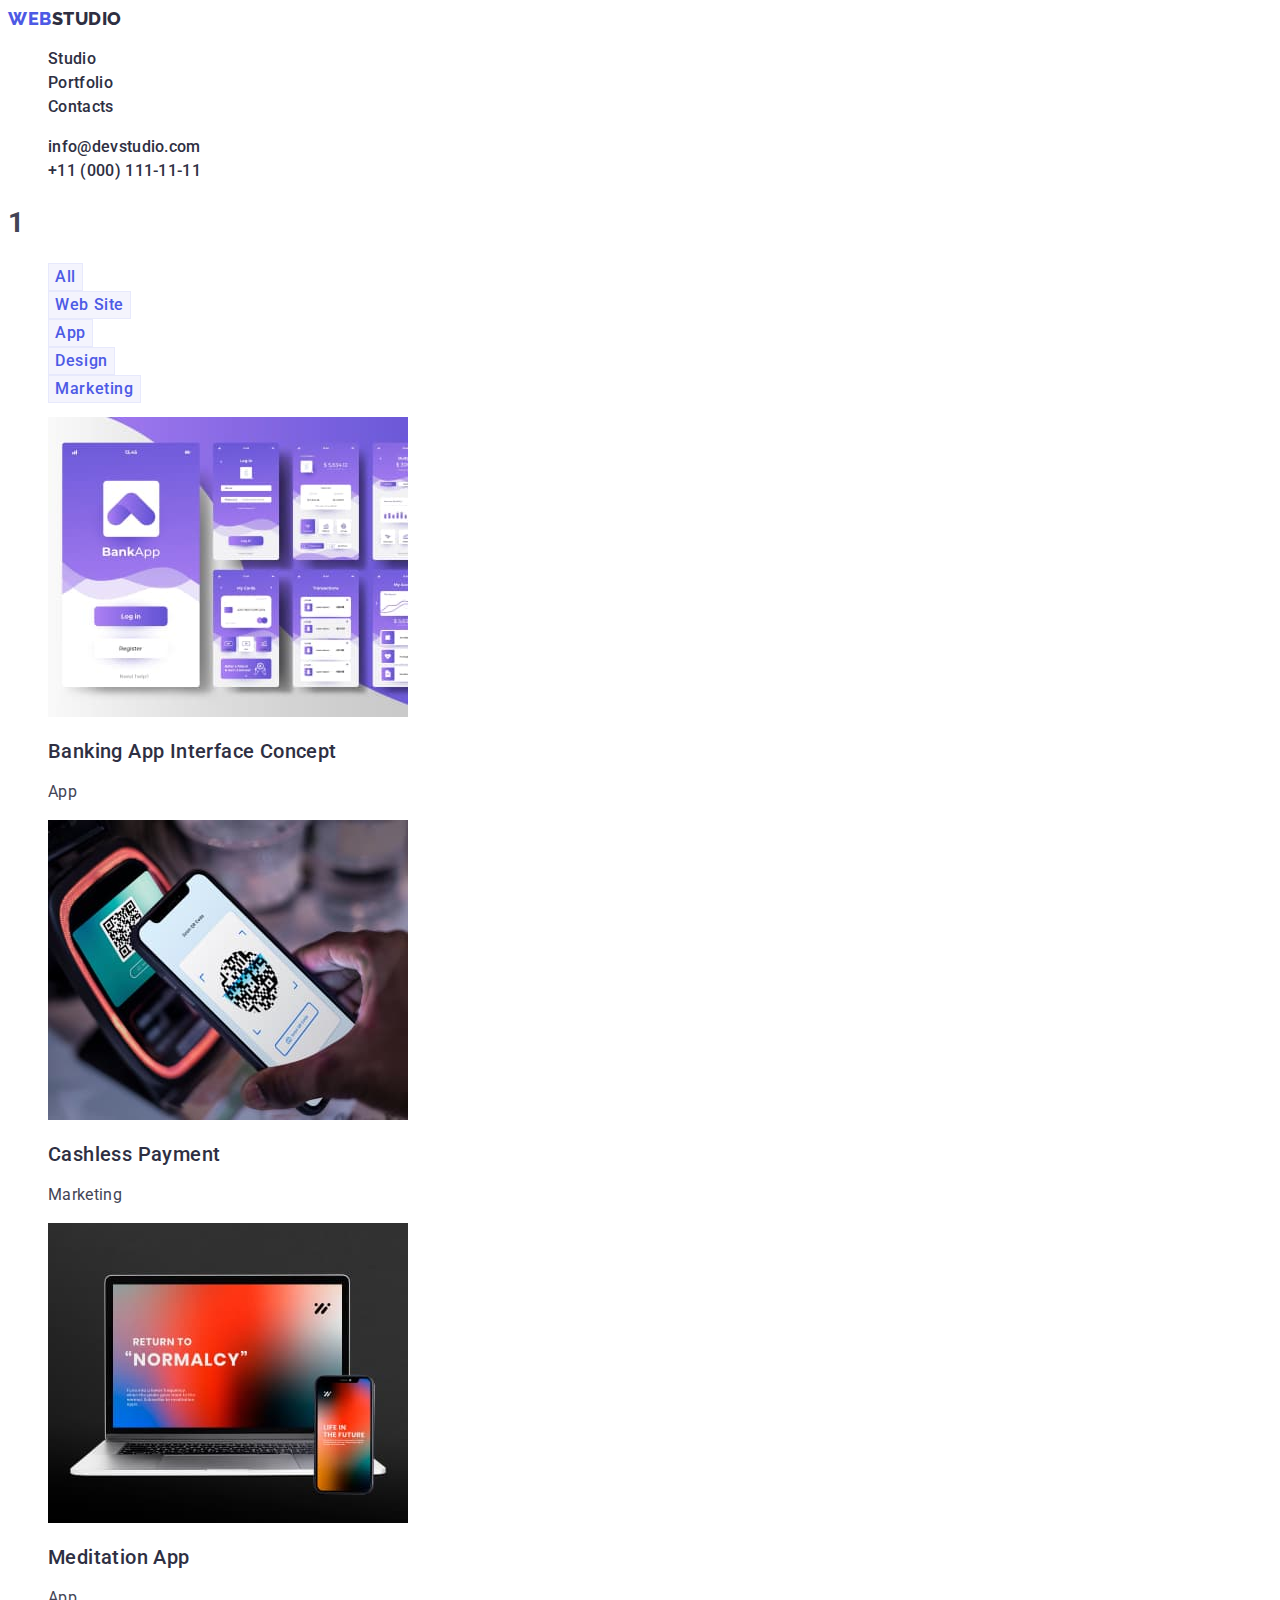
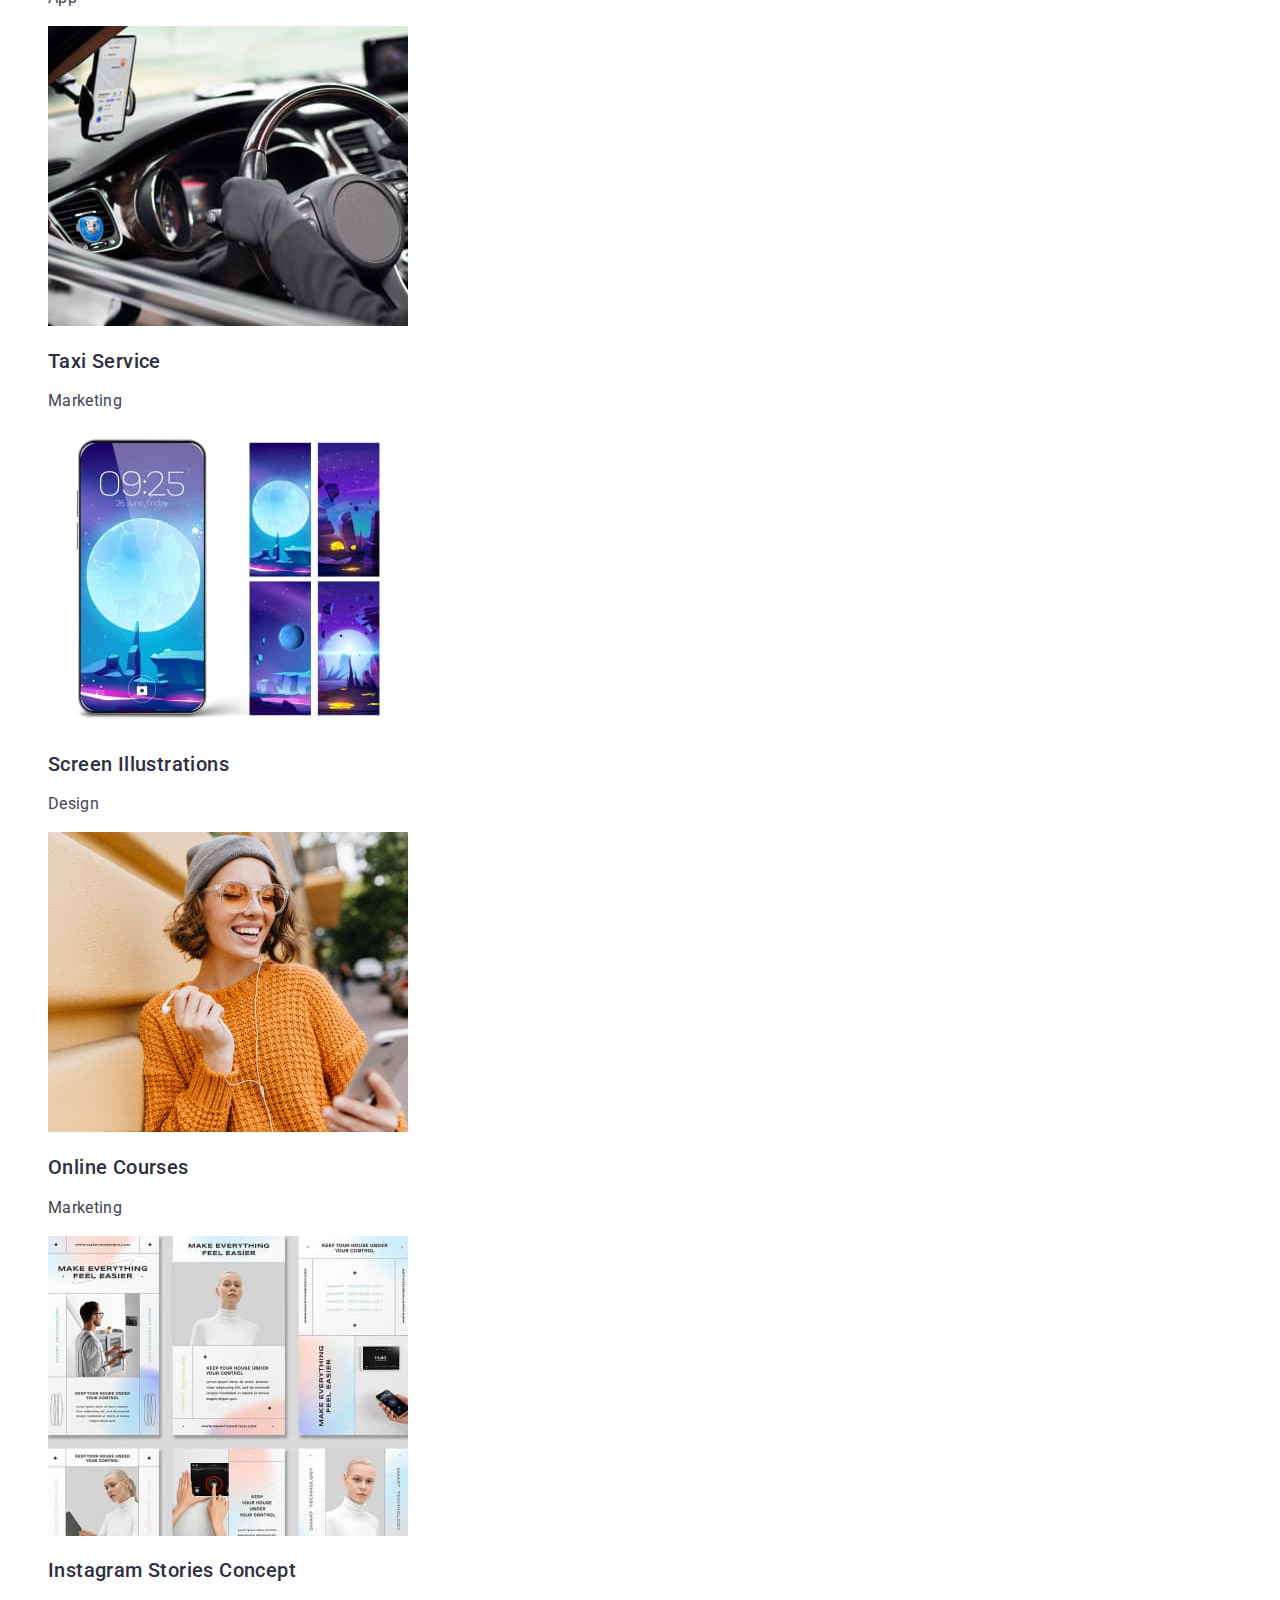
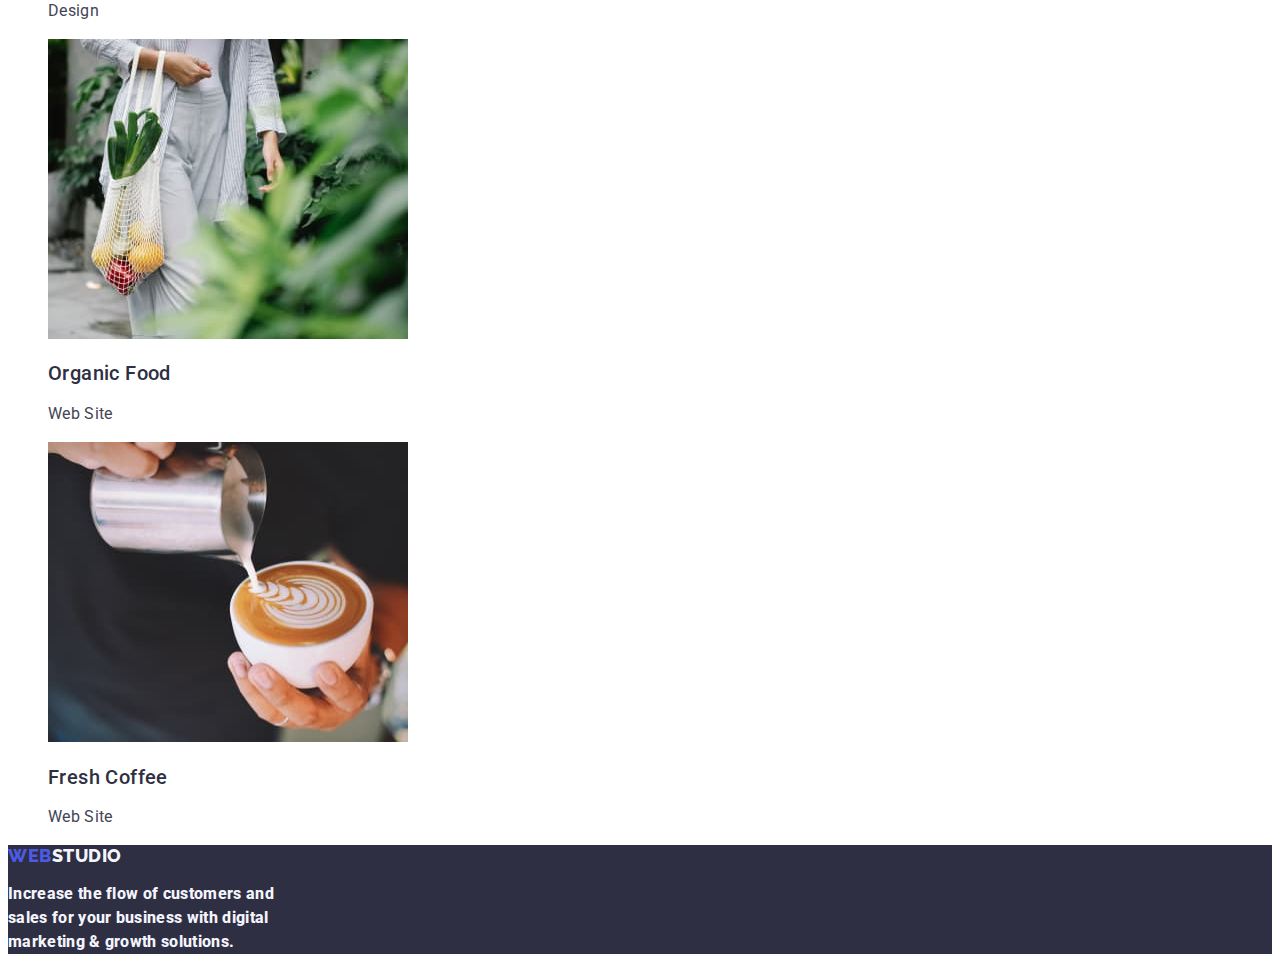
==== portfolio.html @ df2768f8 "commit" ====
<!DOCTYPE html>
<html lang="en">
<head>
    <meta charset="UTF-8">
    <meta http-equiv="X-UA-Compatible" content="IE=edge">
    <meta name="viewport" content="width=device-width, initial-scale=1.0">
   <link rel="stylesheet" href="./css/styles.css"/>
    
   <link rel="preconnect" href="https://fonts.googleapis.com"/>
   <link rel="preconnect" href="https://fonts.gstatic.com" crossorigin/>
   <link href="https://fonts.googleapis.com/css2?family=Roboto:ital,wght@0,400;0,500;1,700&display=swap" rel="stylesheet">
   <link href="https://fonts.googleapis.com/css2?family=Raleway:wght@400;500&family=Roboto:ital,wght@0,400;0,500;1,700&display=swap" rel="stylesheet"/>
   

    
    <title>Portfolio</title>
</head>
<body>
    <header>
        
        <nav class="link">

            <a href="index.html" class="log">Web<span class="stud">Studio</span></a>

<ul class="menu">
   <li><a href="./index.html">Studio</a></li>
   <li><a href="./portfolio.html">Portfolio</a></li>
   <li><a href="">Contacts</a></li>
</ul>
</nav>

<address class="address">

<ul class="list">
   <li class="link"><a href="mailto:info@devstudio.com">info@devstudio.com</a></li>
   <li class="link"><a href="tel:+110001111111">+11 (000) 111-11-11</a></li>
</ul>

</address>
       
    </header> 

<main>

    <section>

    <h1>1</h1>
    

<ul class="list">
    <li><button type="button" class="but">All</button></li>
    <li><button type="button" class="but">Web Site</button></li>
    <li><button type="button" class="but">App</button></li>
    <li><button type="button" class="but">Design</button></li>
    <li><button type="button" class="but">Marketing</button></li>
</ul>




    <ul class="list">
        <li><a href="" class="link">
            <img src="./images/banking.jpg" alt="banking" width="360" />
            <h2 class="zag">Banking App Interface Concept</h2>
            <p class="par">App</p></a>
        </li>

        <li><a href="" class="link">
            <img src="./images/cashless.jpg" alt="cashless" width="360" />
            <h2 class="zag">Cashless Payment</h2>
            <p class="par">Marketing</p></a>
        </li>

        <li><a href="" class="link">
            <img src="./images/meditation.jpg" alt="meditation" width="360" />
            <h2 class="zag">Meditation App</h2>
            <p class="par">App</p></a>
        </li>
   
   
    
  

    <li><a href="" class="link">
        <img src="./images/taxi.jpg" alt="taxi" width="360" />
        <h2 class="zag">Taxi Service</h2>
        <p class="par">Marketing</p></a>
    </li>


    <li><a href="" class="link">
        <img src="./images/screen.jpg" alt="screen" width="360" />
        <h2 class="zag">Screen Illustrations</h2>
        <p class="par">Design</p></a>
    </li>

    <li><a href="" class="link">
        <img src="./images/online.jpg" alt="online" width="360" />
        <h2 class="zag">Online Courses</h2>
        <p class="par">Marketing</p></a>
    </li>


    <li><a href="" class="link">
        <img src="./images/instagram.jpg" alt="instagram" width="360" />
        <h2 class="zag">Instagram Stories Concept</h2>
        <p class="par">Design</p></a>
    </li>

    <li><a href="" class="link">
        <img src="./images/oraganic.jpg" alt="oraganic" width="360" />
        <h2 class="zag">Organic Food</h2>
        <p class="par">Web Site</p></a>
    </li>


    <li><a href="" class="link">
        <img src="./images/fresh.jpg" alt="fresh" width="360" />
        <h2 class="zag">Fresh Coffee</h2>
        <p class="par">Web Site</p></a>
    </li>
</ul>

</section>

</main>

<footer class="footer">
    
    <a href="index.html" class="log link">Web<span class="stud">Studio</span></a>
 
    <p class="footer-text">Increase the flow of customers and<br>
        sales for your business with digital<br>
        marketing & growth solutions.</p>
 
 
</footer>

</body>
</html>
---- css/styles.css ----
@font-face{
    font-family: "Roboto", "Ralewey" sans-serif;
    src: url("https://fonts.googleapis.com");
    src: url("https://fonts.gstatic.com");
    src: url("https://fonts.googleapis.com/css2?family=Roboto:ital,wght@0,400;0,500;1,700&display=swap");
    src: url("https://fonts.googleapis.com/css2?family=Raleway:wght@400;500&family=Roboto:ital,wght@0,400;0,500;1,700&display=swap");
}

body {
    font-family: "Roboto", sans-serif;
    background-color:var(--white,#FFFFFF);
    color: #434455;
    font-size: 14px;
    line-height: 1.5;
}

:root{
   --body--background-color:var(--white,#FFFFFF);
}


.menu .list{
    list-style: none;

}

header a {
    color: #2E2F42;
    text-decoration: none;
}


.log{
  font-family: "Raleway", sans-serif;
  font-weight: 800;
  font-size: 18px;
  line-height: 1.17;
  text-transform: uppercase;
  letter-spacing: 0.03em;
  color: var(--iris, #4D5AE5);
}


.link{
    text-decoration: none;
    list-style: none;
}


.effec{
    background: var(--navyblue, #2E2F42);
    text-align: center;
}

.sol{   
    font-size: 56px;
    font-family: "Roboto", sans-serif;
    line-height: 1.07;
    letter-spacing: 0.02em;
    color: var(--white, #FFF);

}


.order{
    background-color: #4D5AE5;
    font-family: "Roboto", sans-serif;
    font-weight: 500;
    font-size: 16px;
    line-height: 1.5;
    letter-spacing: 0.04em;
    color: #ffffff;
    cursor: pointer;
}

.effec button:hover{
    background: var(--ocean, #404BBF);
}

.effec button:focus{
    background: var(--ocean, #404BBF);
}

.feature{
    font-size: 20px;
    font-family: "Roboto", sans-serif;
    font-weight: 500;
    line-height: 1.2;
    letter-spacing: 0.02em;
    color: var(--navyblue, #2E2F42);
}

.parag{
    color: var(--slate, #434455);
    font-size: 16px;
    font-family: "Roboto", sans-serif;
    line-height: 1.5;
    letter-spacing: 0.02em; 
}

.monit{
    background: #FFF;
}

.namb{
    font-size: 36px;
    font-family: "Roboto", sans-serif;
    font-weight: 700;
    line-height: 1.11;
    letter-spacing: 0.02em;
    color: var(--navyblue, #2E2F42);
    text-align: center;
    text-transform: capitalize;
}

.star{
    font-size: 20px;
    font-family: "Roboto", sans-serif;
    font-weight: 500;
    line-height: 1.2;
    letter-spacing: 0.02em;
    color: var(--navyblue, #2E2F42);
}

.team{
    background-color: #F4F4FD;  
}

.teamour{
    background-color: #FFFFFF;
}

header ul{
    color: #2E2F42;
    font-weight: 500;
    font-size: 16px;
    letter-spacing: 0.02em;

}


ul{
    list-style-type: none;
}

.address{
    color: var(--slate, #434455);
    font-style: normal;
    list-style: none;
}

.address a:hover{
    color: #404bbf;
}

.address a:focus{
    color: #404bbf;
}


.zag{
    color:var(--navyblue, #2E2F42);
    font-weight: 500;
    font-size: 20px;
    line-height: 1.2;
    letter-spacing: 0.02em;
    background: var(--white, #FFF);
}


.footer .log{
    font-family: 'Raleway', sans-serif;
    font-weight: 800;
    font-size: 18px;
    line-height: 1.17;
    text-transform: uppercase;
    letter-spacing: 0.03em;
    color: var(--ocean,#4d5ae5);
    text-decoration: none;
}

.link{
    text-decoration: none;
}

.stud{
    color: var(--navyblue, #2E2F42);
}


.menu a:hover{
    color: #404BBF;
    text-decoration: underline;
}

.menu a:focus{
     color: #404bbf;
}


.menu a:active{
    color: #404BBF;
}


 ul>li button{
    background-color: var(--#E7E9FC);
    color: #4D5AE5;
    border: 1px solid #E7E9FC;
    font-weight: 700;
    list-style: none;
}

.but{
    font-family: "Roboto", sans-serif;
    font-weight: 500;
    font-size: 16px;
    line-height: 1.5;
    letter-spacing: 0.04em;
    color: var(--ocean,#4d5ae5);
    background-color: var(--cloud, #F4F4FD);
    cursor: pointer;
    list-style: none;

}

.list li button:active{
    background: #F4F4FD;
    color: #2E2F42;
    text-decoration: underline;
}

.list li button:hover{
    background: #404BBF;
    color: #FFFFFF;
    text-decoration: underline;
}

.list li button:focus{
    background-color: #404BBF;
    color: #FFFFFF;

}

.par{
    font-family: 'Roboto', sans-serif;
    font-size: 16px;
    line-height: 1.5;
    letter-spacing: 0.02em;
    color:var(--slate, #434455);
}

.link{
    text-decoration: none;
    list-style: none;
}

.footer{
    background: var(--navyblue, #2E2F42);
    font-family: 'Raleway', sans-serif;
    font-weight: 800;
    font-size: 18px;
    line-height: 1.17;
    letter-spacing: 0.03em;
    color: var(--cloud, #F4F4FD);
    text-decoration: none;
}

.footer .stud{
    color: var(--cloud, #F4F4FD);
    font-size: 18px;
    text-transform: uppercase;
    text-decoration: none;
}

.footer-text{
    font-size: 16px;
    font-family: "Roboto", sans-serif;
    line-height: 1.5;
    letter-spacing: 0.02em;
    color: var(--cloud, #F4F4FD);
}
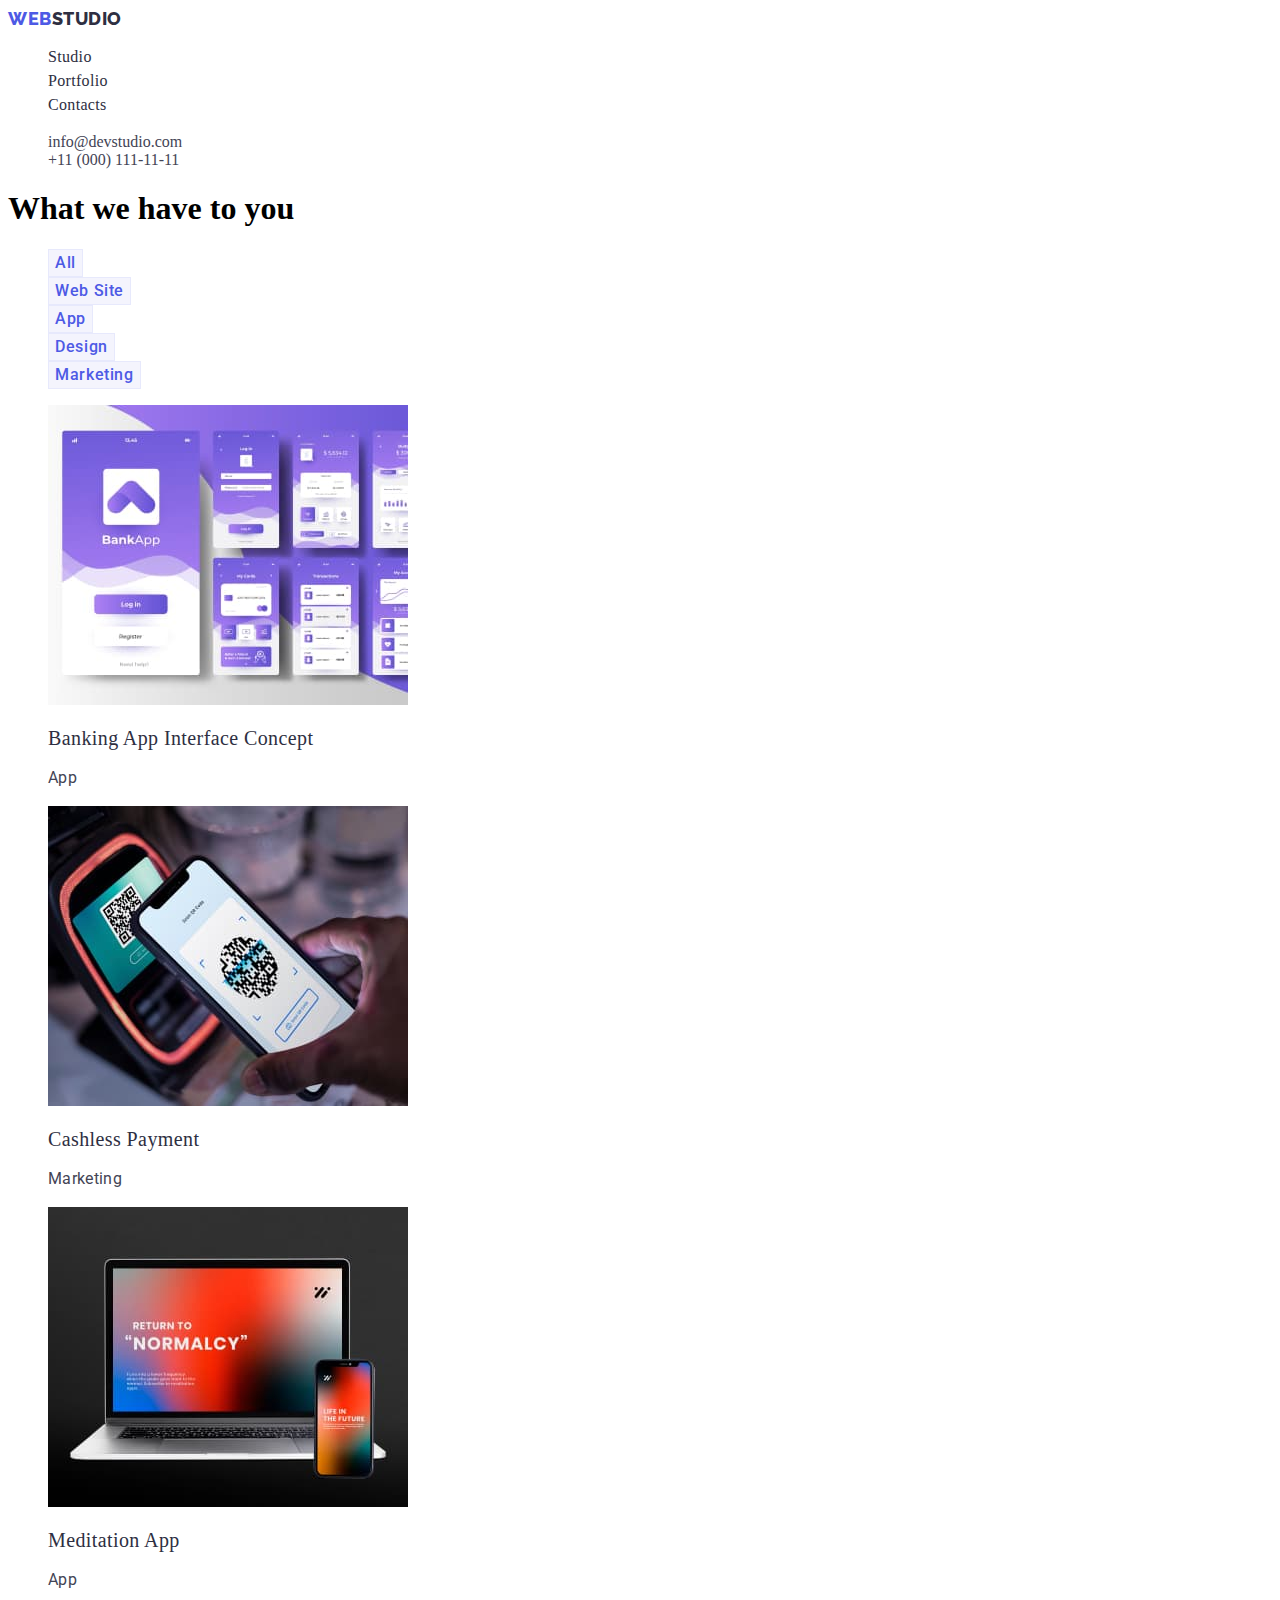
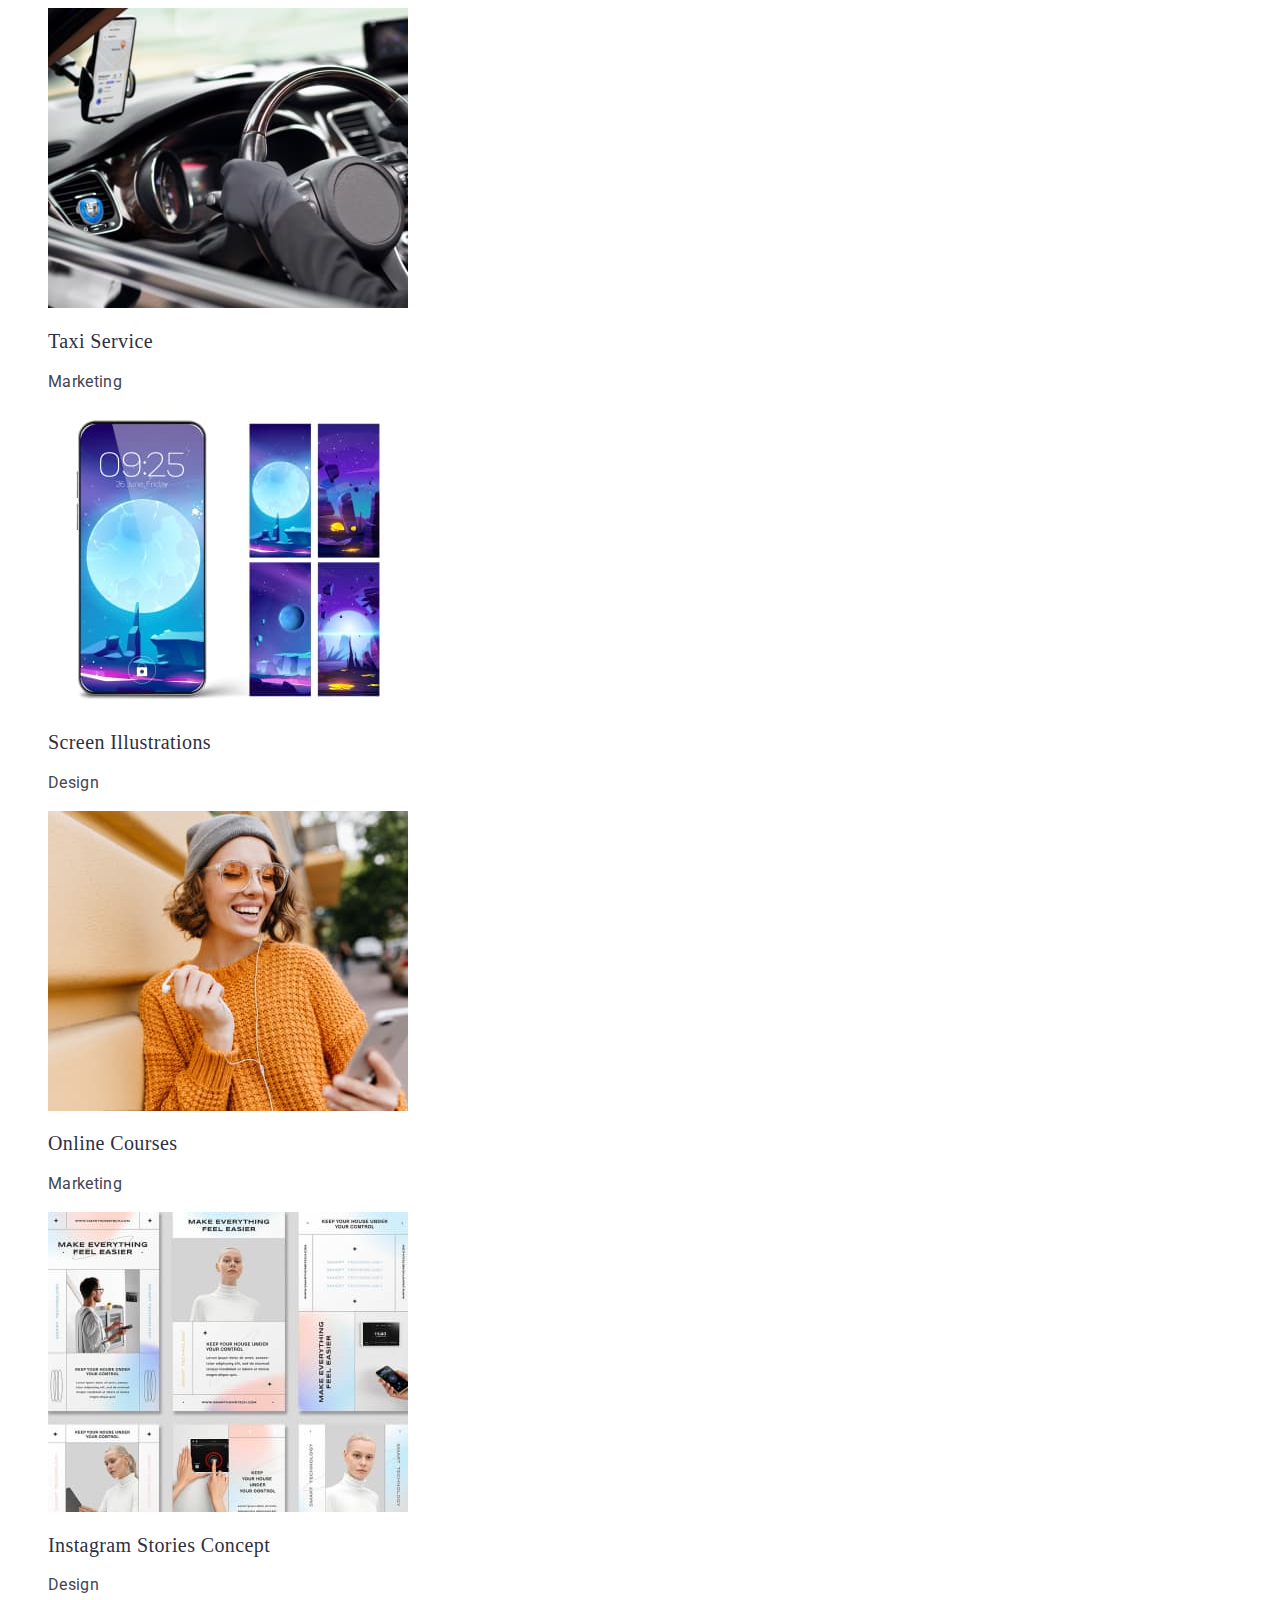
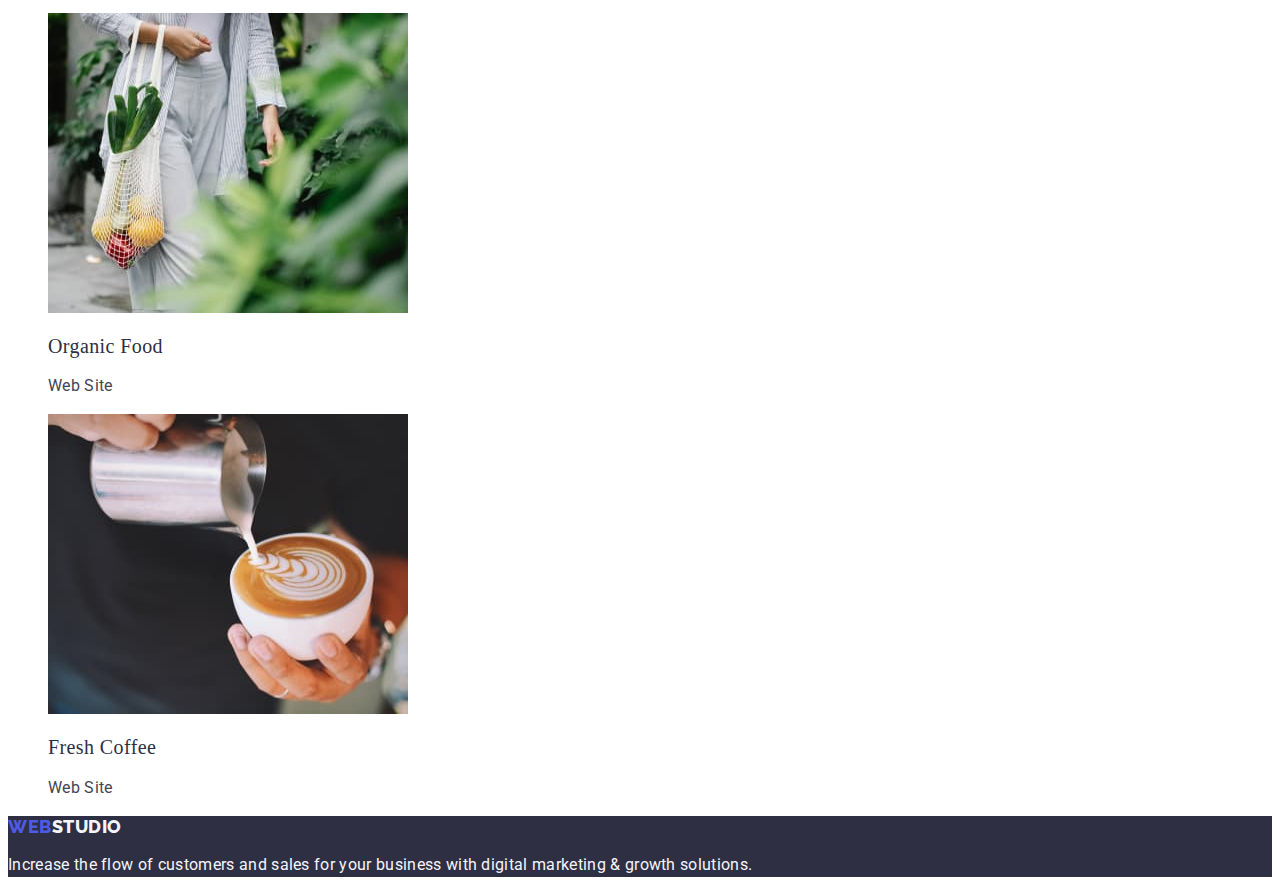
==== commit 0ba533dd: "commit" ====
--- a/portfolio.html
+++ b/portfolio.html
@@ -6,11 +6,9 @@
     <meta name="viewport" content="width=device-width, initial-scale=1.0">
    <link rel="stylesheet" href="./css/styles.css"/>
     
-   <link rel="preconnect" href="https://fonts.googleapis.com"/>
-   <link rel="preconnect" href="https://fonts.gstatic.com" crossorigin/>
-   <link href="https://fonts.googleapis.com/css2?family=Roboto:ital,wght@0,400;0,500;1,700&display=swap" rel="stylesheet">
-   <link href="https://fonts.googleapis.com/css2?family=Raleway:wght@400;500&family=Roboto:ital,wght@0,400;0,500;1,700&display=swap" rel="stylesheet"/>
-   
+   <link rel="preconnect" href="https://fonts.googleapis.com">
+   <link rel="preconnect" href="https://fonts.gstatic.com" crossorigin>
+   <link href="https://fonts.googleapis.com/css2?family=Raleway:wght@400;800&family=Roboto:wght@400;700;900&display=swap" rel="stylesheet">
 
     
     <title>Portfolio</title>
@@ -18,22 +16,22 @@
 <body>
     <header>
         
-        <nav class="link">
+        <nav class="list">
 
-            <a href="index.html" class="log">Web<span class="stud">Studio</span></a>
+            <a href="index.html" class="log link">Web<span class="stud">Studio</span></a>
 
-<ul class="menu">
-   <li><a href="./index.html">Studio</a></li>
-   <li><a href="./portfolio.html">Portfolio</a></li>
-   <li><a href="">Contacts</a></li>
+<ul class="menu list">
+   <li><a href="./index.html" class="navig link">Studio</a></li>
+   <li><a href="./portfolio.html" class="navig link">Portfolio</a></li>
+   <li><a href="" class="navig link">Contacts</a></li>
 </ul>
 </nav>
 
 <address class="address">
 
 <ul class="list">
-   <li class="link"><a href="mailto:info@devstudio.com">info@devstudio.com</a></li>
-   <li class="link"><a href="tel:+110001111111">+11 (000) 111-11-11</a></li>
+   <li><a href="mailto:info@devstudio.com" class="contacts link">info@devstudio.com</a></li>
+   <li><a href="tel:+110001111111" class="contacts link">+11 (000) 111-11-11</a></li>
 </ul>
 
 </address>
@@ -44,7 +42,7 @@
 
     <section>
 
-    <h1>1</h1>
+    <h1>What we have to you</h1>
     
 
 <ul class="list">
@@ -61,19 +59,19 @@
     <ul class="list">
         <li><a href="" class="link">
             <img src="./images/banking.jpg" alt="banking" width="360" />
-            <h2 class="zag">Banking App Interface Concept</h2>
+            <h2 class="title-text">Banking App Interface Concept</h2>
             <p class="par">App</p></a>
         </li>
 
         <li><a href="" class="link">
             <img src="./images/cashless.jpg" alt="cashless" width="360" />
-            <h2 class="zag">Cashless Payment</h2>
+            <h2 class="title-text">Cashless Payment</h2>
             <p class="par">Marketing</p></a>
         </li>
 
         <li><a href="" class="link">
             <img src="./images/meditation.jpg" alt="meditation" width="360" />
-            <h2 class="zag">Meditation App</h2>
+            <h2 class="title-text">Meditation App</h2>
             <p class="par">App</p></a>
         </li>
    
@@ -83,40 +81,40 @@
 
     <li><a href="" class="link">
         <img src="./images/taxi.jpg" alt="taxi" width="360" />
-        <h2 class="zag">Taxi Service</h2>
+        <h2 class="title-text">Taxi Service</h2>
         <p class="par">Marketing</p></a>
     </li>
 
 
     <li><a href="" class="link">
         <img src="./images/screen.jpg" alt="screen" width="360" />
-        <h2 class="zag">Screen Illustrations</h2>
+        <h2 class="title-text">Screen Illustrations</h2>
         <p class="par">Design</p></a>
     </li>
 
     <li><a href="" class="link">
         <img src="./images/online.jpg" alt="online" width="360" />
-        <h2 class="zag">Online Courses</h2>
+        <h2 class="title-text">Online Courses</h2>
         <p class="par">Marketing</p></a>
     </li>
 
 
     <li><a href="" class="link">
         <img src="./images/instagram.jpg" alt="instagram" width="360" />
-        <h2 class="zag">Instagram Stories Concept</h2>
+        <h2 class="title-text">Instagram Stories Concept</h2>
         <p class="par">Design</p></a>
     </li>
 
     <li><a href="" class="link">
         <img src="./images/oraganic.jpg" alt="oraganic" width="360" />
-        <h2 class="zag">Organic Food</h2>
+        <h2 class="title-text">Organic Food</h2>
         <p class="par">Web Site</p></a>
     </li>
 
 
     <li><a href="" class="link">
         <img src="./images/fresh.jpg" alt="fresh" width="360" />
-        <h2 class="zag">Fresh Coffee</h2>
+        <h2 class="title-text">Fresh Coffee</h2>
         <p class="par">Web Site</p></a>
     </li>
 </ul>
@@ -129,8 +127,8 @@
     
     <a href="index.html" class="log link">Web<span class="stud">Studio</span></a>
  
-    <p class="footer-text">Increase the flow of customers and<br>
-        sales for your business with digital<br>
+    <p class="footer-text">Increase the flow of customers and
+        sales for your business with digital
         marketing & growth solutions.</p>
  
  
--- a/css/styles.css
+++ b/css/styles.css
@@ -1,34 +1,42 @@
-@font-face{
-    font-family: "Roboto", "Ralewey" sans-serif;
-    src: url("https://fonts.googleapis.com");
-    src: url("https://fonts.gstatic.com");
-    src: url("https://fonts.googleapis.com/css2?family=Roboto:ital,wght@0,400;0,500;1,700&display=swap");
-    src: url("https://fonts.googleapis.com/css2?family=Raleway:wght@400;500&family=Roboto:ital,wght@0,400;0,500;1,700&display=swap");
-}
-
 body {
-    font-family: "Roboto", sans-serif;
-    background-color:var(--white,#FFFFFF);
-    color: #434455;
-    font-size: 14px;
-    line-height: 1.5;
+    background-color: var(--white-color);
 }
 
 :root{
-   --body--background-color:var(--white,#FFFFFF);
-}
-
-
-.menu .list{
-    list-style: none;
-
-}
-
-header a {
-    color: #2E2F42;
-    text-decoration: none;
-}
-
+   --white-color: #FFFFFF;
+   --navyblue-color: #2E2F42;
+   --slate-color: #434455;
+}
+
+.list{
+    list-style: none;
+}
+
+.link{
+    text-decoration: none;
+}
+
+
+.navig{
+    font-weight: 500;
+    font-size: 16px;
+    line-height: 1.5;
+    letter-spacing: 0.02em;
+    color: var(--navyblue-color);
+}
+
+.menu a:hover{
+    color: #404BBF;
+}
+
+.menu a:focus{
+     color: #404bbf;
+}
+
+
+.menu a:active{
+    color: #404BBF;
+}
 
 .log{
   font-family: "Raleway", sans-serif;
@@ -41,12 +49,6 @@
 }
 
 
-.link{
-    text-decoration: none;
-    list-style: none;
-}
-
-
 .effec{
     background: var(--navyblue, #2E2F42);
     text-align: center;
@@ -91,8 +93,9 @@
 }
 
 .parag{
-    color: var(--slate, #434455);
-    font-size: 16px;
+    color: var(--slate-color);
+    font-size: 16px;
+    font-weight: 400;
     font-family: "Roboto", sans-serif;
     line-height: 1.5;
     letter-spacing: 0.02em; 
@@ -130,22 +133,11 @@
     background-color: #FFFFFF;
 }
 
-header ul{
-    color: #2E2F42;
-    font-weight: 500;
-    font-size: 16px;
-    letter-spacing: 0.02em;
-
-}
-
-
 ul{
     list-style-type: none;
 }
 
 .address{
-    color: var(--slate, #434455);
-    font-style: normal;
     list-style: none;
 }
 
@@ -157,8 +149,13 @@
     color: #404bbf;
 }
 
-
-.zag{
+.contacts{
+    font-style: normal;
+    font-weight: 400;
+    color: var(--slate-color);
+}
+
+.title-text{
     color:var(--navyblue, #2E2F42);
     font-weight: 500;
     font-size: 20px;
@@ -179,6 +176,28 @@
     text-decoration: none;
 }
 
+.footer{
+    background: var(--navyblue, #2E2F42);
+    line-height: 1.17;
+    letter-spacing: 0.03em;
+    text-decoration: none;
+}
+
+.footer .stud{
+    color: var(--cloud, #F4F4FD);
+    text-transform: uppercase;
+    text-decoration: none;
+}
+
+.footer-text{
+    font-weight: 400;
+    font-size: 16px;
+    font-family: "Roboto", sans-serif;
+    line-height: 1.5;
+    letter-spacing: 0.02em;
+    color: var(--cloud, #F4F4FD);
+}
+
 .link{
     text-decoration: none;
 }
@@ -187,20 +206,6 @@
     color: var(--navyblue, #2E2F42);
 }
 
-
-.menu a:hover{
-    color: #404BBF;
-    text-decoration: underline;
-}
-
-.menu a:focus{
-     color: #404bbf;
-}
-
-
-.menu a:active{
-    color: #404BBF;
-}
 
 
  ul>li button{
@@ -254,29 +259,3 @@
     text-decoration: none;
     list-style: none;
 }
-
-.footer{
-    background: var(--navyblue, #2E2F42);
-    font-family: 'Raleway', sans-serif;
-    font-weight: 800;
-    font-size: 18px;
-    line-height: 1.17;
-    letter-spacing: 0.03em;
-    color: var(--cloud, #F4F4FD);
-    text-decoration: none;
-}
-
-.footer .stud{
-    color: var(--cloud, #F4F4FD);
-    font-size: 18px;
-    text-transform: uppercase;
-    text-decoration: none;
-}
-
-.footer-text{
-    font-size: 16px;
-    font-family: "Roboto", sans-serif;
-    line-height: 1.5;
-    letter-spacing: 0.02em;
-    color: var(--cloud, #F4F4FD);
-}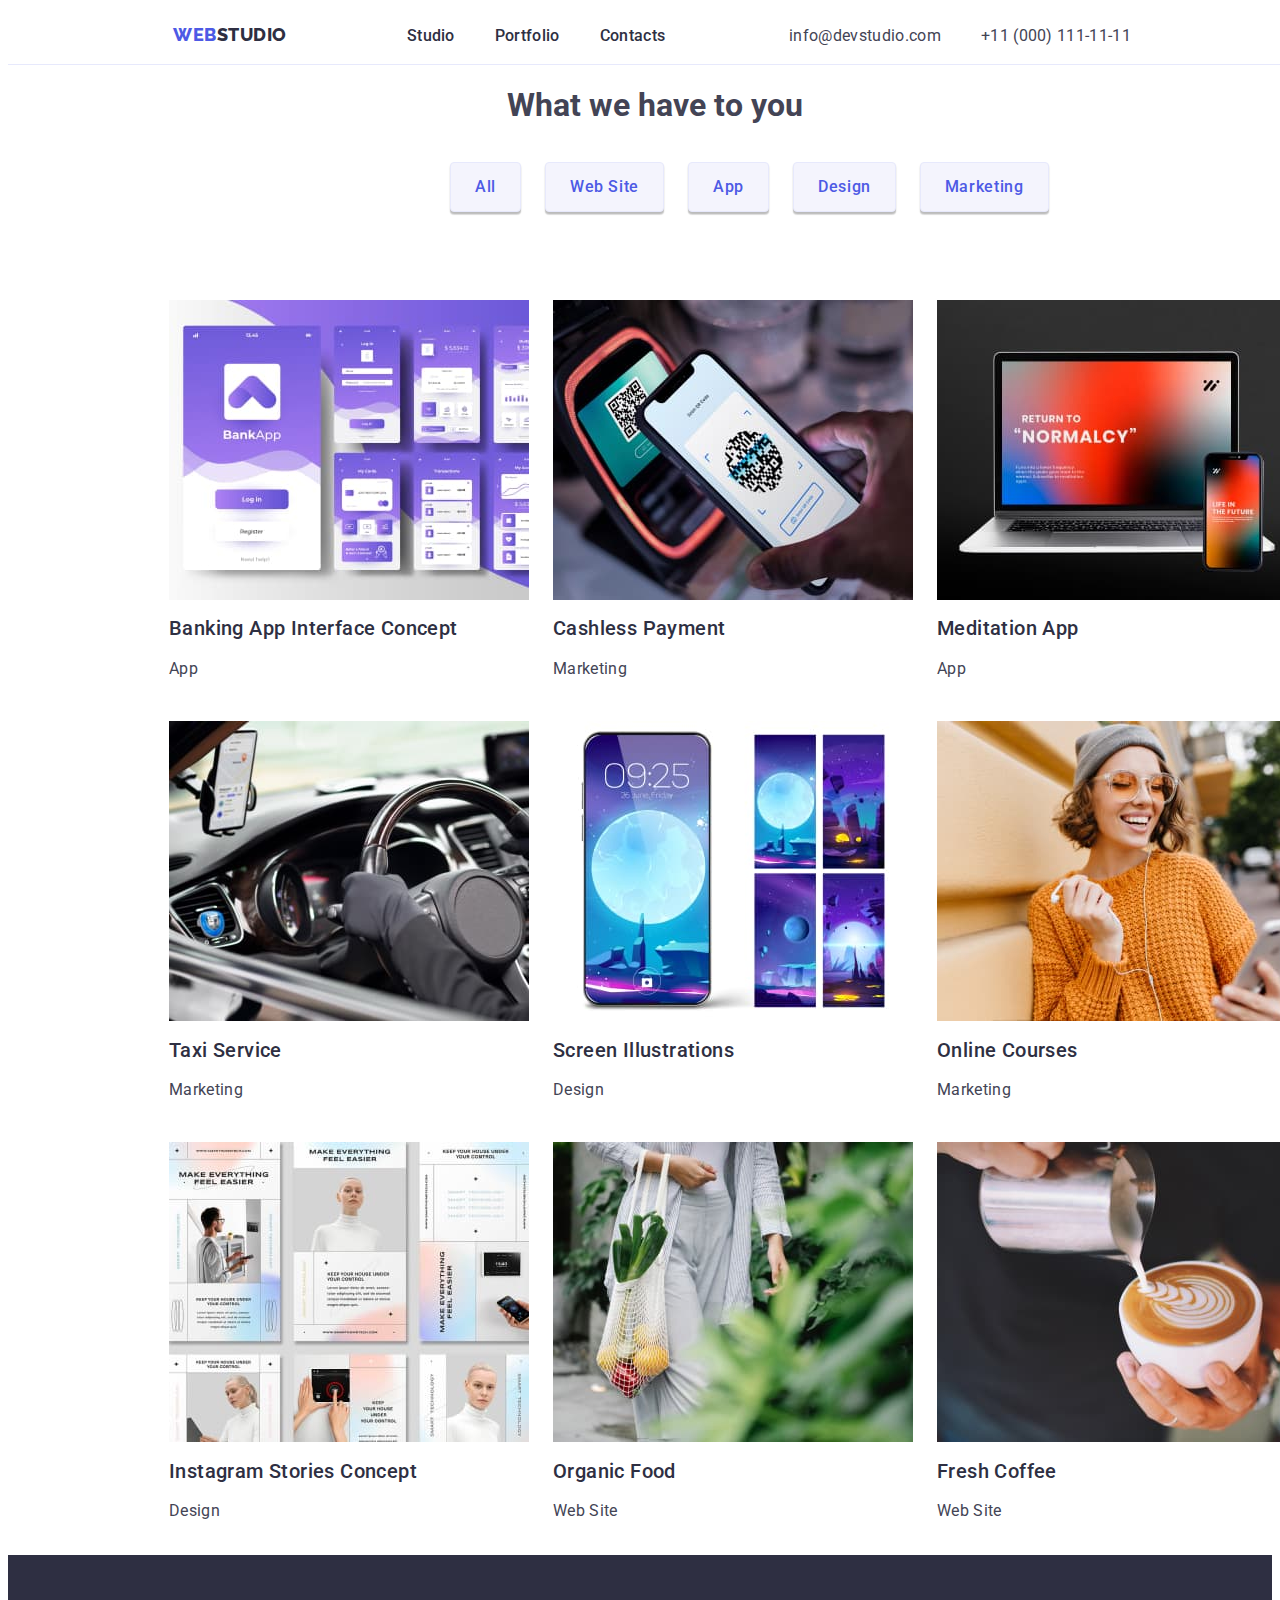
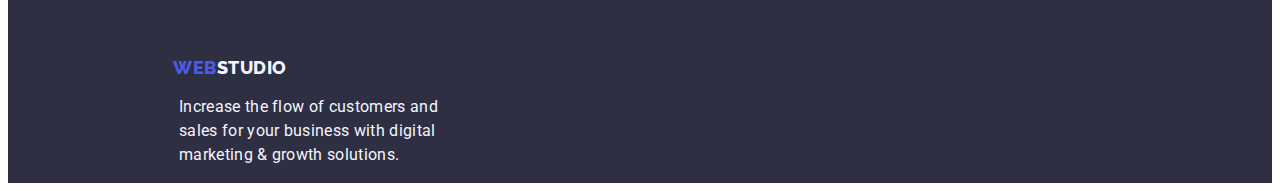
==== commit 1cc80b5b: "commit" ====
--- a/portfolio.html
+++ b/portfolio.html
@@ -8,14 +8,19 @@
     
    <link rel="preconnect" href="https://fonts.googleapis.com">
    <link rel="preconnect" href="https://fonts.gstatic.com" crossorigin>
-   <link href="https://fonts.googleapis.com/css2?family=Raleway:wght@400;800&family=Roboto:wght@400;700;900&display=swap" rel="stylesheet">
-
+   <link href="https://fonts.googleapis.com/css2?family=Raleway:wght@800&family=Roboto:ital,wght@0,400;0,500;0,700;0,900;1,700&display=swap" rel="stylesheet">
+   <link
+   rel="stylesheet"
+   href="https://cdnjs.cloudflare.com/ajax/libs/modern-normalize/2.0.0/modern-normalize.min.css"
+   integrity="sha512-4xo8blKMVCiXpTaLzQSLSw3KFOVPWhm/TRtuPVc4WG6kUgjH6J03IBuG7JZPkcWMxJ5huwaBpOpnwYElP/m6wg=="
+   crossorigin="anonymous"
+   referrerpolicy="no-referrer"/>
     
     <title>Portfolio</title>
 </head>
 <body>
     <header>
-        
+        <div class="head-conteiner container">
         <nav class="list">
 
             <a href="index.html" class="log link">Web<span class="stud">Studio</span></a>
@@ -29,23 +34,23 @@
 
 <address class="address">
 
-<ul class="list">
+<ul class="connect list">
    <li><a href="mailto:info@devstudio.com" class="contacts link">info@devstudio.com</a></li>
    <li><a href="tel:+110001111111" class="contacts link">+11 (000) 111-11-11</a></li>
 </ul>
 
 </address>
-       
+</div>  
     </header> 
 
 <main>
 
     <section>
-
-    <h1>What we have to you</h1>
+        <div class="hero-buttons container">
+    <h1 class="hero-title">What we have to you</h1>
     
 
-<ul class="list">
+<ul class="list hero-list">
     <li><button type="button" class="but">All</button></li>
     <li><button type="button" class="but">Web Site</button></li>
     <li><button type="button" class="but">App</button></li>
@@ -53,10 +58,10 @@
     <li><button type="button" class="but">Marketing</button></li>
 </ul>
 
+</div>
+<div class="portfolio-cards container">
 
-
-
-    <ul class="list">
+    <ul class="list portfolio-list">
         <li><a href="" class="link">
             <img src="./images/banking.jpg" alt="banking" width="360" />
             <h2 class="title-text">Banking App Interface Concept</h2>
@@ -118,20 +123,20 @@
         <p class="par">Web Site</p></a>
     </li>
 </ul>
-
+</div>
 </section>
 
 </main>
 
 <footer class="footer">
-    
+    <div class="conteiner-footer container">
     <a href="index.html" class="log link">Web<span class="stud">Studio</span></a>
- 
+    <div class="footer-paragraf">
     <p class="footer-text">Increase the flow of customers and
         sales for your business with digital
         marketing & growth solutions.</p>
- 
- 
+    </div>
+    </div>
 </footer>
 
 </body>
--- a/css/styles.css
+++ b/css/styles.css
@@ -1,12 +1,33 @@
-body {
+body{
     background-color: var(--white-color);
-}
+    font-family: "Roboto", sans-serif;
+    color: var(--slate-color);
+}
+
 
 :root{
    --white-color: #FFFFFF;
    --navyblue-color: #2E2F42;
    --slate-color: #434455;
-}
+   --cornflower-color: #E7E9FC;
+}
+
+img{
+    display: block;
+}
+
+/**-------Header---------***/
+
+
+.container {
+    width: 100%;
+    max-width: 1440px;
+    padding-left: 15px;
+    padding-right: 15px;
+    margin: 0 auto;
+    /*outline: 2px solid red;
+    display: flex;*/
+  }
 
 .list{
     list-style: none;
@@ -16,6 +37,11 @@
     text-decoration: none;
 }
 
+.head-conteiner{
+    display: flex;
+    justify-content: space-between;
+    border-bottom: 1px solid var(--cornflower-color);
+}
 
 .navig{
     font-weight: 500;
@@ -23,6 +49,14 @@
     line-height: 1.5;
     letter-spacing: 0.02em;
     color: var(--navyblue-color);
+    display: flex;
+}
+
+.menu{
+    display: inline-flex;
+    gap: 40px;
+    align-items: flex-start;
+    margin-left: 76px;
 }
 
 .menu a:hover{
@@ -36,6 +70,12 @@
 
 .menu a:active{
     color: #404BBF;
+}
+
+.connect{
+    display: inline-flex;
+    gap: 40px;
+    margin-right: 156px;
 }
 
 .log{
@@ -46,12 +86,25 @@
   text-transform: uppercase;
   letter-spacing: 0.03em;
   color: var(--iris, #4D5AE5);
-}
-
+  margin-left: 150px;
+
+}
+
+/**-------Main-effec---------***/
 
 .effec{
-    background: var(--navyblue, #2E2F42);
-    text-align: center;
+    background-color: var(--navyblue-color);
+    flex-shrink: 0;
+    flex-direction: column;
+    align-items: flex-start;
+}
+
+.first-title{
+    display: flex;
+    padding-top: 188px;
+    padding-right: 472px;
+    padding-left: 472px;
+    flex-direction: column;
 }
 
 .sol{   
@@ -59,10 +112,17 @@
     font-family: "Roboto", sans-serif;
     line-height: 1.07;
     letter-spacing: 0.02em;
-    color: var(--white, #FFF);
-
-}
-
+    color: var(--white-color);
+    width: 496px;
+    text-align: center;
+}
+
+.order-button{
+    display: flex;
+    align-items: flex-start;
+    padding-left: 636px;
+    padding-bottom: 188px;
+}
 
 .order{
     background-color: #4D5AE5;
@@ -73,6 +133,9 @@
     letter-spacing: 0.04em;
     color: #ffffff;
     cursor: pointer;
+    padding: 16px 32px;
+    border-radius: 4px;
+    box-shadow: 0px 4px 4px 0px rgba(0, 0, 0, 0.15);
 }
 
 .effec button:hover{
@@ -89,7 +152,31 @@
     font-weight: 500;
     line-height: 1.2;
     letter-spacing: 0.02em;
-    color: var(--navyblue, #2E2F42);
+    color: var(--navyblue-color);
+    display: flex;
+}
+
+
+.benefits-punkts{
+    display: flex;
+    flex-direction: column;
+    align-items: flex-start;
+    width: calc((100% - 72px) / 3);
+    max-width: 264px;
+}
+
+.benefits{
+    display: flex;
+    gap: 24px;
+}
+
+.benefits-conteiner{
+    padding-left: 136px;
+}
+
+.benefits-title{
+    margin-top: 0;
+    gap: 8px;
 }
 
 .parag{
@@ -98,11 +185,39 @@
     font-weight: 400;
     font-family: "Roboto", sans-serif;
     line-height: 1.5;
-    letter-spacing: 0.02em; 
-}
-
-.monit{
+    letter-spacing: 0.02em;
+}
+
+
+
+
+/**-------Monitor---------***/
+
+
+.monitor{
     background: #FFF;
+}
+
+.conteiner-monitor{
+    flex-direction: column;
+    display: flex;
+}
+
+/**-------Team---------***/
+
+.conteiner-divace{
+    display: flex;
+    align-items: flex-start;
+    gap: 24px;
+    padding-left: 156px;
+    padding-bottom: 120px;
+}
+
+.conteiner-team{
+    flex-shrink: 0;
+    display: flex;
+    flex-direction: column;
+    padding: 120px;
 }
 
 .namb{
@@ -111,9 +226,10 @@
     font-weight: 700;
     line-height: 1.11;
     letter-spacing: 0.02em;
-    color: var(--navyblue, #2E2F42);
+    color: var(--navyblue-color);
     text-align: center;
     text-transform: capitalize;
+    /*margin-bottom: 72px;*/
 }
 
 .star{
@@ -122,23 +238,46 @@
     font-weight: 500;
     line-height: 1.2;
     letter-spacing: 0.02em;
-    color: var(--navyblue, #2E2F42);
+    color: var(--navyblue-color);
+    margin-bottom: 0;
+    margin-top: 32px;
+    
 }
 
 .team{
     background-color: #F4F4FD;  
 }
 
-.teamour{
+.team-title{
+   display: flex;
+   align-items: center;
+   margin: 0 auto;
+   padding-bottom: 72px;
+}
+
+.team-list{
+    display: flex;
+    align-self: flex-start;
+    gap: 24px;
+    width: calc((100% - 96px) / 4);
+}
+
+.team-cards{
     background-color: #FFFFFF;
-}
-
+    display: flex;
+    flex-direction: column;
+    justify-content: center;
+    align-items: center;
+}
 ul{
     list-style-type: none;
 }
 
+
+
 .address{
     list-style: none;
+    font-style: normal;
 }
 
 .address a:hover{
@@ -150,20 +289,37 @@
 }
 
 .contacts{
-    font-style: normal;
+    font-size: 16px;
+    line-height: 1.5;
+    letter-spacing: 0.02em;
     font-weight: 400;
     color: var(--slate-color);
 }
 
 .title-text{
-    color:var(--navyblue, #2E2F42);
+    color:var(--navyblue-color);
     font-weight: 500;
     font-size: 20px;
     line-height: 1.2;
     letter-spacing: 0.02em;
-    background: var(--white, #FFF);
-}
-
+    background: var(--white-color);
+}
+
+/**-------Footer---------***/
+
+
+.conteiner-footer{
+    flex-shrink: 0;
+    flex-direction: column;
+    padding-top: 101.5px;
+}
+
+.footer-paragraf{
+    display: flex;
+    width: 264px;
+    flex-direction: column;
+    margin-left: 156px;
+}
 
 .footer .log{
     font-family: 'Raleway', sans-serif;
@@ -177,7 +333,7 @@
 }
 
 .footer{
-    background: var(--navyblue, #2E2F42);
+    background: var(--navyblue-color);
     line-height: 1.17;
     letter-spacing: 0.03em;
     text-decoration: none;
@@ -198,18 +354,14 @@
     color: var(--cloud, #F4F4FD);
 }
 
-.link{
-    text-decoration: none;
-}
-
 .stud{
-    color: var(--navyblue, #2E2F42);
-}
-
-
+    color: var(--navyblue-color);
+}
+
+/**Hero-Potfolio--**/
 
  ul>li button{
-    background-color: var(--#E7E9FC);
+    background-color: var(--cornflower-color);
     color: #4D5AE5;
     border: 1px solid #E7E9FC;
     font-weight: 700;
@@ -226,19 +378,21 @@
     background-color: var(--cloud, #F4F4FD);
     cursor: pointer;
     list-style: none;
-
+    padding: 12px 24px;
+    box-shadow: 0px 2px 2px 0px rgba(0, 0, 0, 0.12), 0px 2px 1px 0px rgba(0, 0, 0, 0.08), 0px 3px 1px 0px rgba(0, 0, 0, 0.10);
+    border-radius: 4px;
 }
 
 .list li button:active{
     background: #F4F4FD;
     color: #2E2F42;
-    text-decoration: underline;
+    text-decoration: none;
 }
 
 .list li button:hover{
     background: #404BBF;
     color: #FFFFFF;
-    text-decoration: underline;
+    text-decoration: none;
 }
 
 .list li button:focus{
@@ -252,10 +406,36 @@
     font-size: 16px;
     line-height: 1.5;
     letter-spacing: 0.02em;
-    color:var(--slate, #434455);
-}
-
-.link{
-    text-decoration: none;
-    list-style: none;
-}
+    color:var(--slate-color);
+}
+
+.hero-buttons{
+    display: flex;
+    flex-direction: column;
+}
+
+.hero-title{
+    text-align: center;
+}
+
+.hero-list{
+    display: flex;
+    align-items: center;
+    flex-direction: row;
+    gap: 24px;
+    padding-left: 427px;
+    padding-bottom: 72px;
+}
+
+.portfolio-cards{
+    display: flex;
+    padding-left: 121px;
+}
+
+.portfolio-list{
+    display: flex;
+    flex-wrap: wrap;
+    gap: 24px;
+    margin-top: 0;
+    
+}